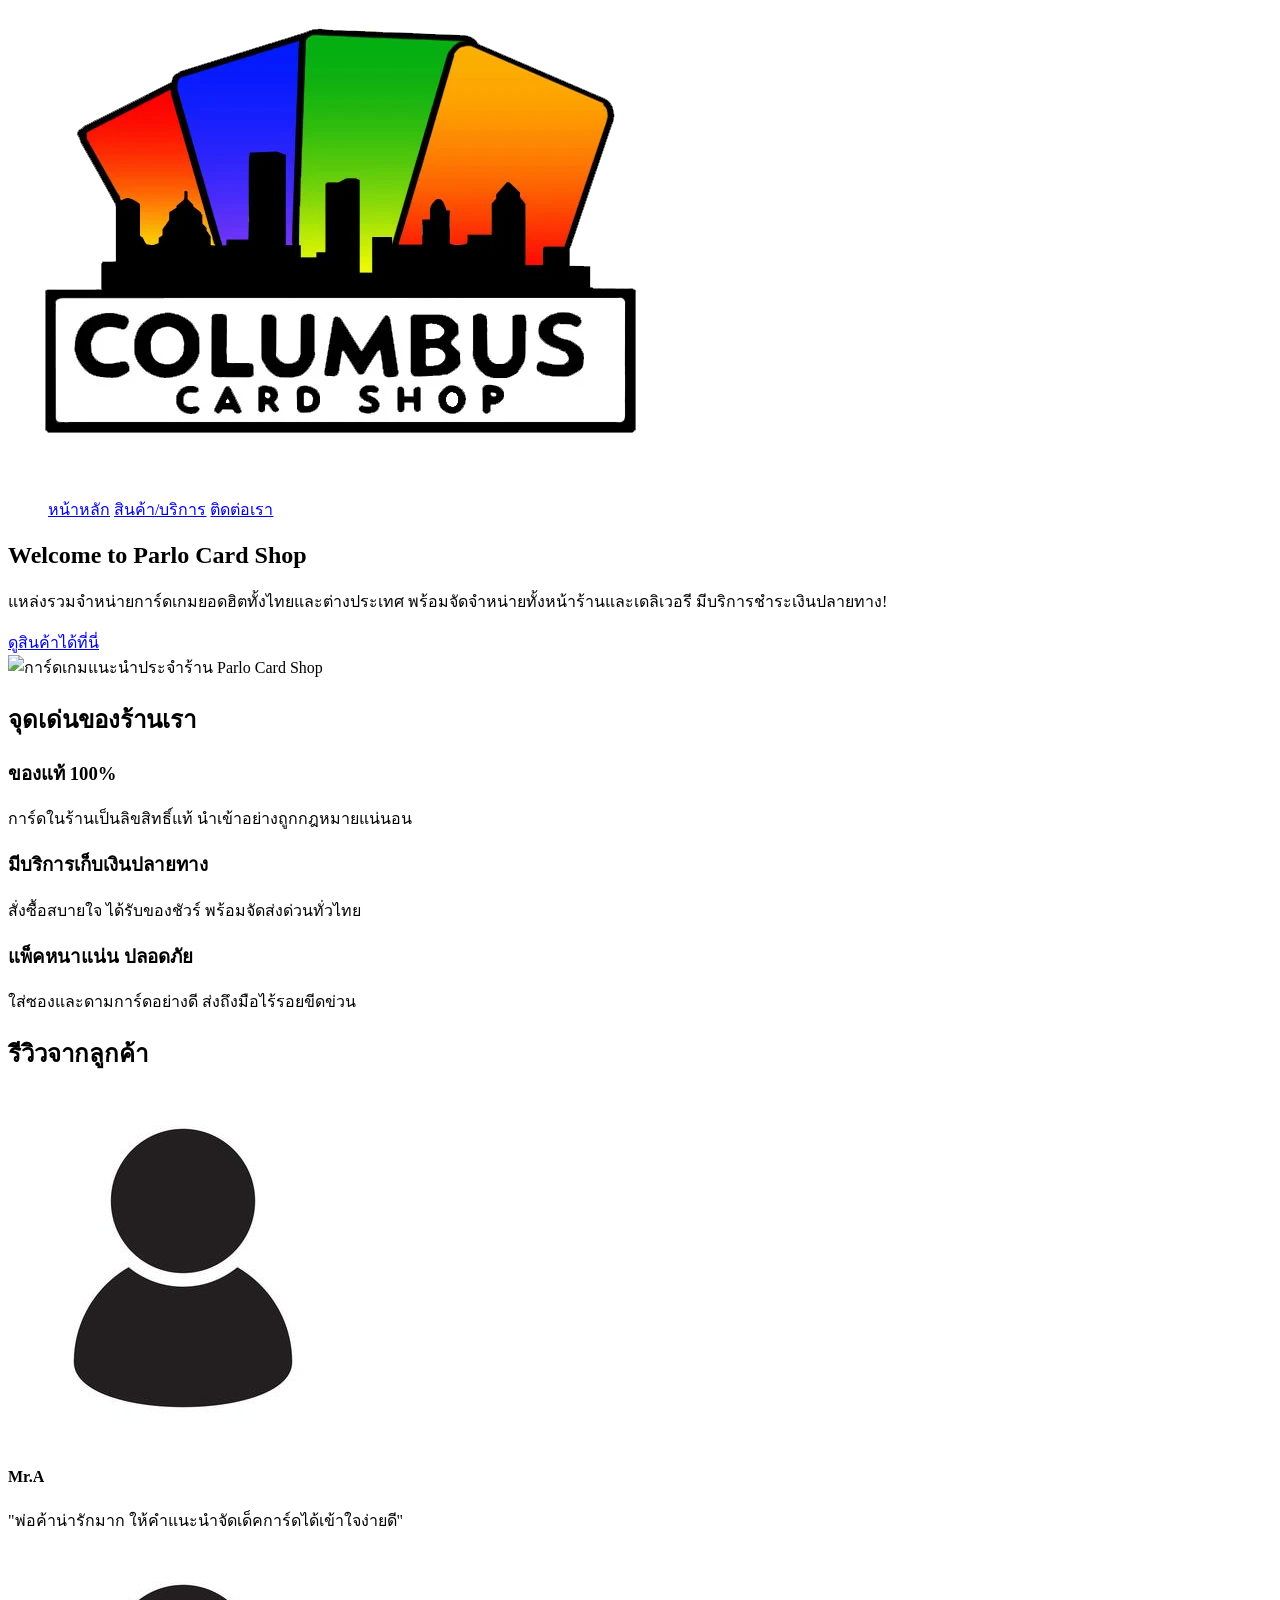
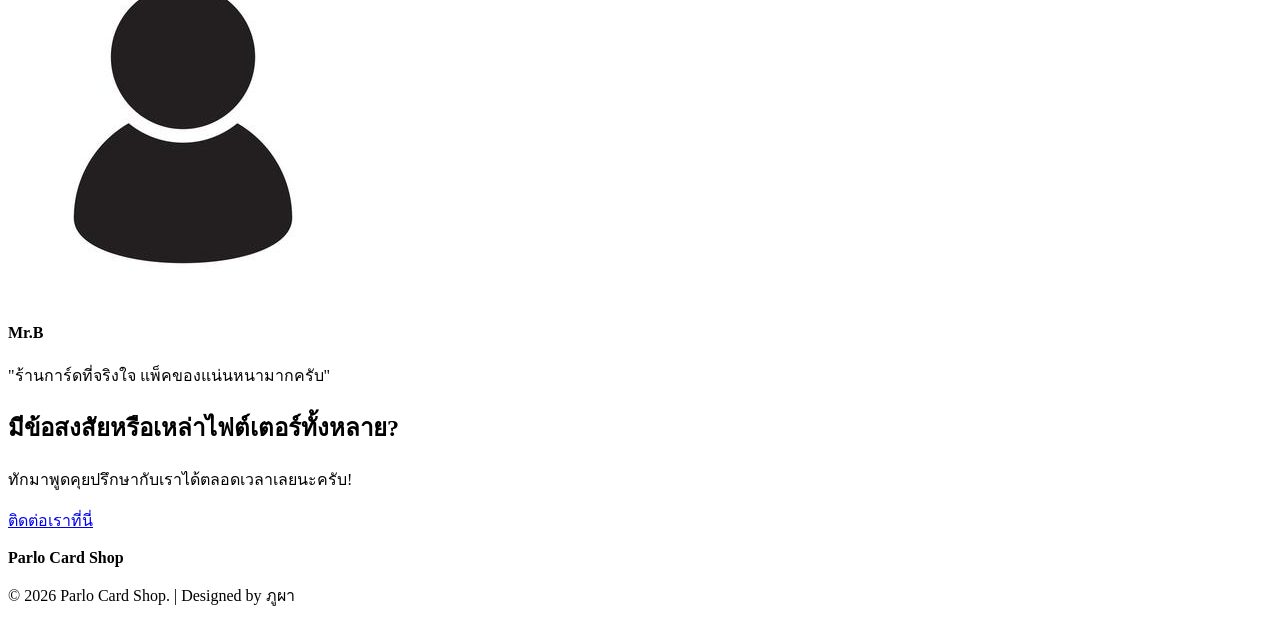
==== index.html @ e086f531 "Add files via upload" ====
<!DOCTYPE html>
<html lang="th">
<head>
    <meta charset="UTF-8">
    <meta name="viewport" content="width=device-width, initial-scale=1.0">
    <title>หน้าแรก - Parlo Card Shop</title>
    <link rel="preconnect" href="https://fonts.googleapis.com">
    <link rel="preconnect" href="https://fonts.gstatic.com" crossorigin>
    <link href="https://fonts.googleapis.com/css2?family=Prompt:wght@300;400;500;600;700&display=swap" rel="stylesheet">
    <link rel="stylesheet" href="./css/style.css">
</head>
<body>
    <header class="main-header">
        <nav class="navbar">
            <div class="logo"><img src="./image/cardshopLogo2.webp" alt="shoplogo"></div>
            <ul class="nav-links">
                <a href="index.html" class="nav-item active">หน้าหลัก</a>
                <a href="menu.html" class="nav-item">สินค้า/บริการ</a>
                <a href="contact.html" class="nav-item">ติดต่อเรา</a>
            </ul>
        </nav>
    </header>

    <main>
        <!-- Hero Section -->
        <section class="hero-section">
            <div class="hero-container">
                <div class="hero-content">
                    <h1 class="hero-title">Welcome to Parlo Card Shop</h1>
                    <p class="hero-subtitle">แหล่งรวมจำหน่ายการ์ดเกมยอดฮิตทั้งไทยและต่างประเทศ พร้อมจัดจำหน่ายทั้งหน้าร้านและเดลิเวอรี มีบริการชำระเงินปลายทาง!</p>
                    <a href="menu.html" class="btn-primary">ดูสินค้าได้ที่นี่</a>
                </div>
                <div class="hero-image">
                    <img src="./image/VnguardTH/MOCK_VGD_BT10_2.png" alt="การ์ดเกมแนะนำประจำร้าน Parlo Card Shop">
                </div>
            </div>
        </section>

        <!-- Features Section -->
        <section class="features-section">
            <h2 class="section-title">จุดเด่นของร้านเรา</h2>
            <div class="features-grid">
                <div class="feature-card">
                    <h3>ของแท้ 100%</h3>
                    <p>การ์ดในร้านเป็นลิขสิทธิ์แท้ นำเข้าอย่างถูกกฎหมายแน่นอน</p>
                </div>
                <div class="feature-card">
                    <h3>มีบริการเก็บเงินปลายทาง</h3>
                    <p>สั่งซื้อสบายใจ ได้รับของชัวร์ พร้อมจัดส่งด่วนทั่วไทย</p>
                </div>
                <div class="feature-card">
                    <h3>แพ็คหนาแน่น ปลอดภัย</h3>
                    <p>ใส่ซองและดามการ์ดอย่างดี ส่งถึงมือไร้รอยขีดข่วน</p>
                </div>
            </div>
        </section>

        <section class="testimonials-section">
            <h2 class="section-title">รีวิวจากลูกค้า</h2>
            <div class="testimonials-container">
                <div class="review-card">
                    <img src="image/userAvatar - Copy.png" alt="รูปโปรไฟล์ Mr.A" class="client-avatar">
                    <h4 class="client-name">Mr.A</h4>
                    <p class="review-text">"พ่อค้าน่ารักมาก ให้คำแนะนำจัดเด็คการ์ดได้เข้าใจง่ายดี"</p>
                </div>
                <div class="review-card">
                    <img src="image/userAvatar.png" alt="รูปโปรไฟล์ Mr.B" class="client-avatar">
                    <h4 class="client-name">Mr.B</h4>
                    <p class="review-text">"ร้านการ์ดที่จริงใจ แพ็คของแน่นหนามากครับ"</p>
                </div>
            </div>
        </section>

        
        <section class="cta-section">
            <h2>มีข้อสงสัยหรือเหล่าไฟต์เตอร์ทั้งหลาย?</h2>
            <p>ทักมาพูดคุยปรึกษากับเราได้ตลอดเวลาเลยนะครับ!</p>
            <a href="contact.html" class="btn-secondary">ติดต่อเราที่นี่</a>
        </section>
    </main>

    <footer class="main-footer">
        <div class="footer-info">
            <p><strong>Parlo Card Shop</strong> </p>
        </div>
        <p class="copyright">&copy; 2026 Parlo Card Shop. | Designed by ภูผา </p>
    </footer>
</body>
</html>
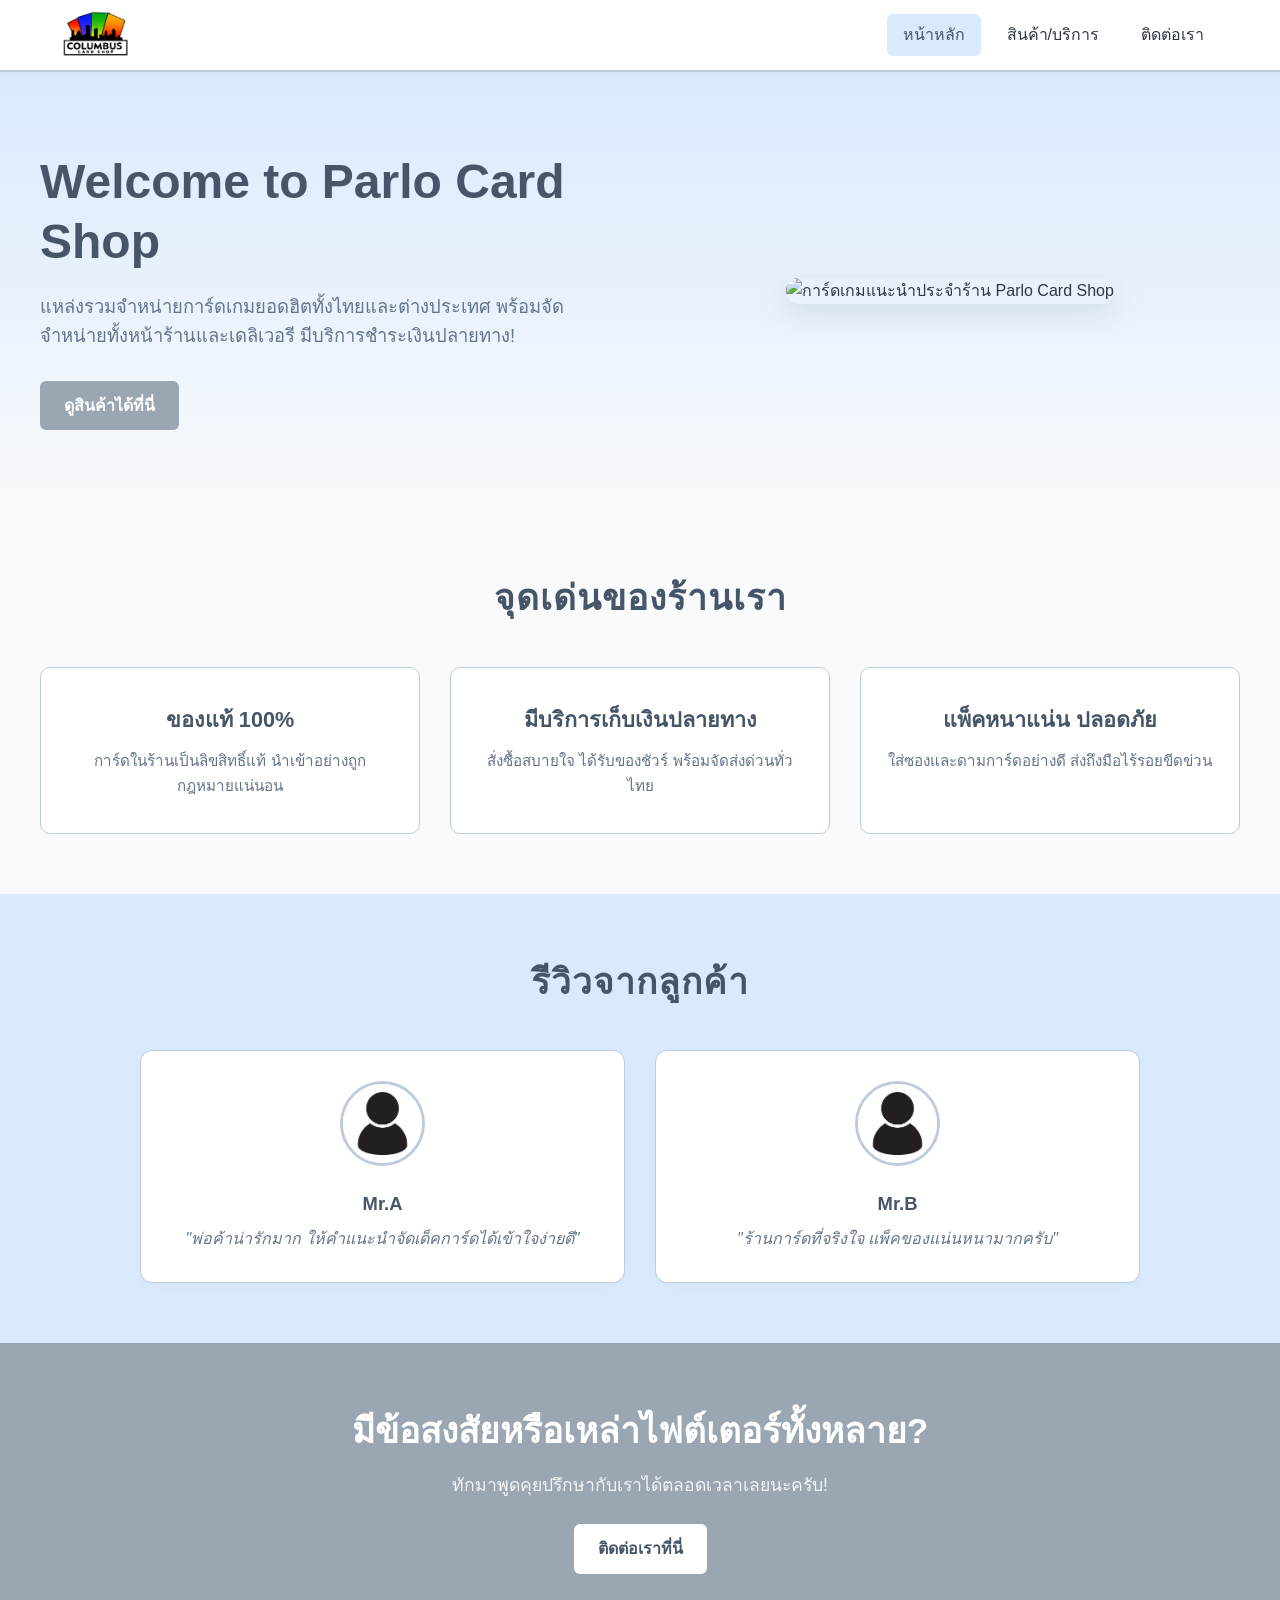
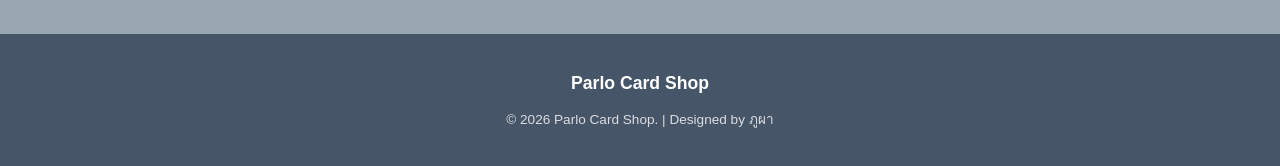
==== commit 24a417a5: "Fix HTML formatting and update CSS link" ====
--- a/index.html
+++ b/index.html
@@ -7,7 +7,7 @@
     <link rel="preconnect" href="https://fonts.googleapis.com">
     <link rel="preconnect" href="https://fonts.gstatic.com" crossorigin>
     <link href="https://fonts.googleapis.com/css2?family=Prompt:wght@300;400;500;600;700&display=swap" rel="stylesheet">
-    <link rel="stylesheet" href="./css/style.css">
+    <link rel="stylesheet" href="./CSS/style.css">
 </head>
 <body>
     <header class="main-header">
@@ -86,4 +86,4 @@
         <p class="copyright">&copy; 2026 Parlo Card Shop. | Designed by ภูผา </p>
     </footer>
 </body>
-</html>+</html>
--- a/CSS/style.css
+++ b/CSS/style.css
@@ -0,0 +1,470 @@
+
+:root {
+    --bg-main: #f8fafc;       
+    --bg-card: #ffffff;       
+    --bg-accent: #d9eafd;    
+    --border-color: #bcccdc;  
+    --text-primary: #2d3748;  
+    --text-muted: #64748b;    
+    --primary-color: #9aa6b2; 
+    --primary-dark: #7a889b;  
+    --accent-blue: #475569;   
+    
+    
+    --font-family: 'Prompt', sans-serif;
+}
+
+* {
+    box-sizing: border-box;
+    margin: 0;
+    padding: 0;
+}
+
+body {
+    background-color: var(--bg-main);
+    color: var(--text-primary);
+    font-family: var(--font-family);
+    line-height: 1.6;
+    overflow-x: hidden;
+}
+
+
+section {
+    padding: 60px 20px;
+}
+
+.section-title {
+    text-align: center;
+    font-size: 2.2rem;
+    color: var(--accent-blue);
+    margin-bottom: 40px;
+    letter-spacing: 1px;
+}
+
+
+.main-header {
+    background-color: #ffffff;
+    border-bottom: 2px solid var(--border-color);
+    position: sticky;
+    top: 0;
+    z-index: 1000;
+    box-shadow: 0 2px 10px rgba(0,0,0,0.03);
+}
+
+.navbar {
+    display: flex;
+    justify-content: space-between; /* ชิดซ้าย-ขวา[cite: 8] */
+    align-items: center;
+    max-width: 1200px;
+    margin: 0 auto;
+    padding: 10px 20px;
+}
+
+.logo img {
+    height: 50px;
+    width: auto;
+    display: block;
+}
+
+.logo {
+    font-size: 1.5rem;
+    font-weight: 700;
+    color: var(--accent-blue);
+    text-decoration: none;
+}
+
+.nav-links {
+    display: flex;
+    list-style: none;
+    gap: 10px;
+}
+
+.nav-item {
+    text-decoration: none;
+    color: var(--text-primary);
+    padding: 8px 16px;
+    font-weight: 500;
+    border-radius: 6px;
+    transition: all 0.3s ease; /* Transition[cite: 8] */
+}
+
+
+.nav-item:hover,
+.nav-item.active {
+    background-color: var(--bg-accent);
+    color: var(--accent-blue);
+}
+
+.hero-section {
+    background: linear-gradient(180deg, var(--bg-accent) 0%, var(--bg-main) 100%);
+    padding: 80px 20px;
+}
+
+.hero-container {
+    display: flex;
+    max-width: 1200px;
+    margin: 0 auto;
+    align-items: center;
+    gap: 40px;
+}
+
+.hero-content {
+    flex: 1;
+}
+
+.hero-title {
+    font-size: 3rem;
+    color: var(--accent-blue);
+    line-height: 1.25;
+    margin-bottom: 20px;
+}
+
+.hero-subtitle {
+    font-size: 1.15rem;
+    color: var(--text-muted);
+    margin-bottom: 30px;
+}
+
+.hero-image {
+    flex: 1;
+    text-align: center;
+}
+
+.hero-image img {
+    max-width: 100%;
+    height: auto;
+    border-radius: 12px;
+    box-shadow: 0 10px 25px rgba(188, 204, 220, 0.5);
+}
+
+/* Features Section (CSS Grid จุดที่ 1)[cite: 8] */
+.features-section {
+    background-color: var(--bg-main);
+}
+
+.features-grid {
+    display: grid;
+    grid-template-columns: repeat(3, 1fr); /* 3 คอลัมน์[cite: 8] */
+    gap: 30px;
+    max-width: 1200px;
+    margin: 0 auto;
+}
+
+.feature-card {
+    background-color: var(--bg-card);
+    padding: 35px 25px;
+    border-radius: 10px;
+    border: 1px solid var(--border-color);
+    text-align: center;
+    transition: transform 0.3s ease, box-shadow 0.3s ease;
+}
+
+.feature-card:hover {
+    transform: translateY(-8px);
+    box-shadow: 0 12px 20px rgba(188, 204, 220, 0.4);
+    border-color: var(--primary-color);
+}
+
+.feature-card h3 {
+    color: var(--accent-blue);
+    font-size: 1.35rem;
+    margin-bottom: 12px;
+}
+
+.feature-card p {
+    color: var(--text-muted);
+    font-size: 0.95rem;
+}
+
+/* Testimonials Section */
+.testimonials-section {
+    background-color: var(--bg-accent);
+}
+
+.testimonials-container {
+    display: flex;
+    max-width: 1000px;
+    margin: 0 auto;
+    gap: 30px;
+}
+
+.review-card {
+    background-color: var(--bg-card);
+    padding: 30px;
+    border-radius: 12px;
+    flex: 1;
+    border: 1px solid var(--border-color);
+    text-align: center;
+    box-shadow: 0 4px 12px rgba(0,0,0,0.02);
+}
+
+.client-avatar {
+    width: 85px;
+    height: 85px;
+    border-radius: 50%; /* รูปวงกลม ตามเงื่อนไข[cite: 8] */
+    object-fit: cover;
+    border: 3px solid var(--border-color);
+    margin-bottom: 15px;
+}
+
+.client-name {
+    color: var(--accent-blue);
+    font-size: 1.15rem;
+    margin-bottom: 8px;
+}
+
+.review-text {
+    color: var(--text-muted);
+    font-style: italic;
+}
+
+/* CTA Section (ใช้สีพื้นหลังเด่นต่างจากส่วนอื่น)[cite: 8] */
+.cta-section {
+    background-color: var(--primary-color);
+    color: #ffffff;
+    text-align: center;
+}
+
+.cta-section h2 {
+    font-size: 2.2rem;
+    margin-bottom: 12px;
+}
+
+.cta-section p {
+    font-size: 1.1rem;
+    margin-bottom: 25px;
+    opacity: 0.9;
+}
+
+
+.page-header {
+    text-align: center;
+    background-color: var(--bg-accent);
+    padding: 60px 20px;
+    border-bottom: 1px solid var(--border-color);
+}
+
+.page-header h1 {
+    font-size: 2.5rem;
+    color: var(--accent-blue);
+}
+
+.page-header p {
+    color: var(--text-muted);
+    margin-top: 8px;
+}
+
+
+.promotion-banner {
+    background-color: var(--accent-blue);
+    color: #ffffff;
+    text-align: center;
+    padding: 16px 20px;
+    font-weight: 500;
+}
+
+
+.product-section {
+    max-width: 1200px;
+    margin: 0 auto;
+}
+
+.product-grid {
+    display: grid;
+    grid-template-columns: repeat(3, 1fr); /* 3 คอลัมน์[cite: 8] */
+    gap: 30px;
+}
+
+.product-card {
+    background-color: var(--bg-card);
+    border-radius: 10px;
+    overflow: hidden;
+    border: 1px solid var(--border-color);
+    transition: all 0.3s ease;
+    display: flex;
+    flex-direction: column;
+}
+
+/* Hover Effect การ์ดสินค้า[cite: 8] */
+.product-card:hover {
+    transform: translateY(-6px);
+    box-shadow: 0 12px 25px rgba(188, 204, 220, 0.4);
+    border-color: var(--primary-color);
+}
+
+.product-img {
+    width: 100%;
+    height: 230px;
+    object-fit: contain;
+    background-color: #ffffff;
+    padding: 15px;
+    border-bottom: 1px solid var(--bg-main);
+}
+
+.product-name {
+    color: var(--accent-blue);
+    padding: 15px 15px 5px 15px;
+    font-size: 1.1rem;
+}
+
+.product-type {
+    color: var(--text-muted);
+    padding: 0 15px;
+    font-size: 0.85rem;
+}
+
+.product-price {
+    color: var(--accent-blue);
+    font-size: 1.25rem;
+    font-weight: 700;
+    padding: 10px 15px;
+    margin-top: auto;
+}
+
+
+.contact-container {
+    max-width: 800px;
+    margin: 0 auto;
+}
+
+.contact-info-card {
+    background-color: var(--bg-card);
+    padding: 30px;
+    border-radius: 10px;
+    margin-bottom: 35px;
+    border: 1px solid var(--border-color);
+}
+
+.contact-info-card p {
+    margin-bottom: 10px;
+}
+
+.contact-info-card strong {
+    color: var(--accent-blue);
+    margin-right: 8px;
+}
+
+
+.contact-form {
+    display: flex;
+    flex-direction: column;
+    gap: 18px;
+}
+
+.form-group {
+    display: flex;
+    flex-direction: column;
+}
+
+.form-group label {
+    margin-bottom: 6px;
+    color: var(--accent-blue);
+    font-weight: 500;
+}
+
+.form-group input,
+.form-group textarea {
+    padding: 12px;
+    background-color: var(--bg-card);
+    border: 1px solid var(--border-color);
+    color: var(--text-primary);
+    border-radius: 6px;
+    font-family: var(--font-family);
+    transition: border-color 0.3s ease;
+}
+
+.form-group input:focus,
+.form-group textarea:focus {
+    outline: none;
+    border-color: var(--accent-blue);
+    background-color: var(--bg-main);
+}
+
+
+.map-section {
+    margin-top: 35px;
+    border-radius: 10px;
+    overflow: hidden;
+    border: 1px solid var(--border-color);
+}
+
+.map-section iframe {
+    display: block;
+}
+
+.btn-primary,
+.btn-secondary,
+.btn-buy,
+.btn-submit {
+    display: inline-block;
+    padding: 12px 24px;
+    text-decoration: none;
+    font-weight: 600;
+    border-radius: 6px;
+    cursor: pointer;
+    transition: all 0.3s ease;
+    border: none;
+    font-family: var(--font-family);
+    text-align: center;
+}
+
+
+.btn-primary, .btn-buy, .btn-submit {
+    background-color: var(--primary-color);
+    color: #ffffff;
+}
+
+.btn-primary:hover, .btn-buy:hover, .btn-submit:hover {
+    background-color: var(--primary-dark);
+    transform: translateY(-2px);
+}
+
+
+.btn-secondary {
+    background-color: #ffffff;
+    color: var(--accent-blue);
+}
+
+.btn-secondary:hover {
+    background-color: var(--bg-accent);
+}
+
+.btn-buy {
+    margin: 0 15px 15px 15px;
+    width: calc(100% - 30px);
+}
+
+
+.main-footer {
+    background-color: var(--accent-blue);
+    padding: 35px 20px;
+    text-align: center;
+    color: #ffffff;
+}
+
+.footer-info p strong {
+    color: #ffffff;
+    font-size: 1.1rem;
+}
+
+.copyright {
+    margin-top: 12px;
+    font-size: 0.85rem;
+    opacity: 0.8;
+}
+
+@media screen and (max-width: 992px) {
+    .section-title { font-size: 1.8rem; }
+    .hero-container { flex-direction: column; text-align: center; }
+    .hero-title { font-size: 2.3rem; }
+    .features-grid, .product-grid { grid-template-columns: repeat(2, 1fr); }
+    .testimonials-container { flex-direction: column; align-items: center; }
+    .review-card { width: 100%; }
+}
+
+@media screen and (max-width: 600px) {
+    .navbar { flex-direction: column; padding: 15px; }
+    .nav-links { margin-top: 15px; width: 100%; justify-content: center; flex-wrap: wrap; }
+    .features-grid, .product-grid { grid-template-columns: 1fr; }
+    .hero-title { font-size: 1.8rem; }
+}
